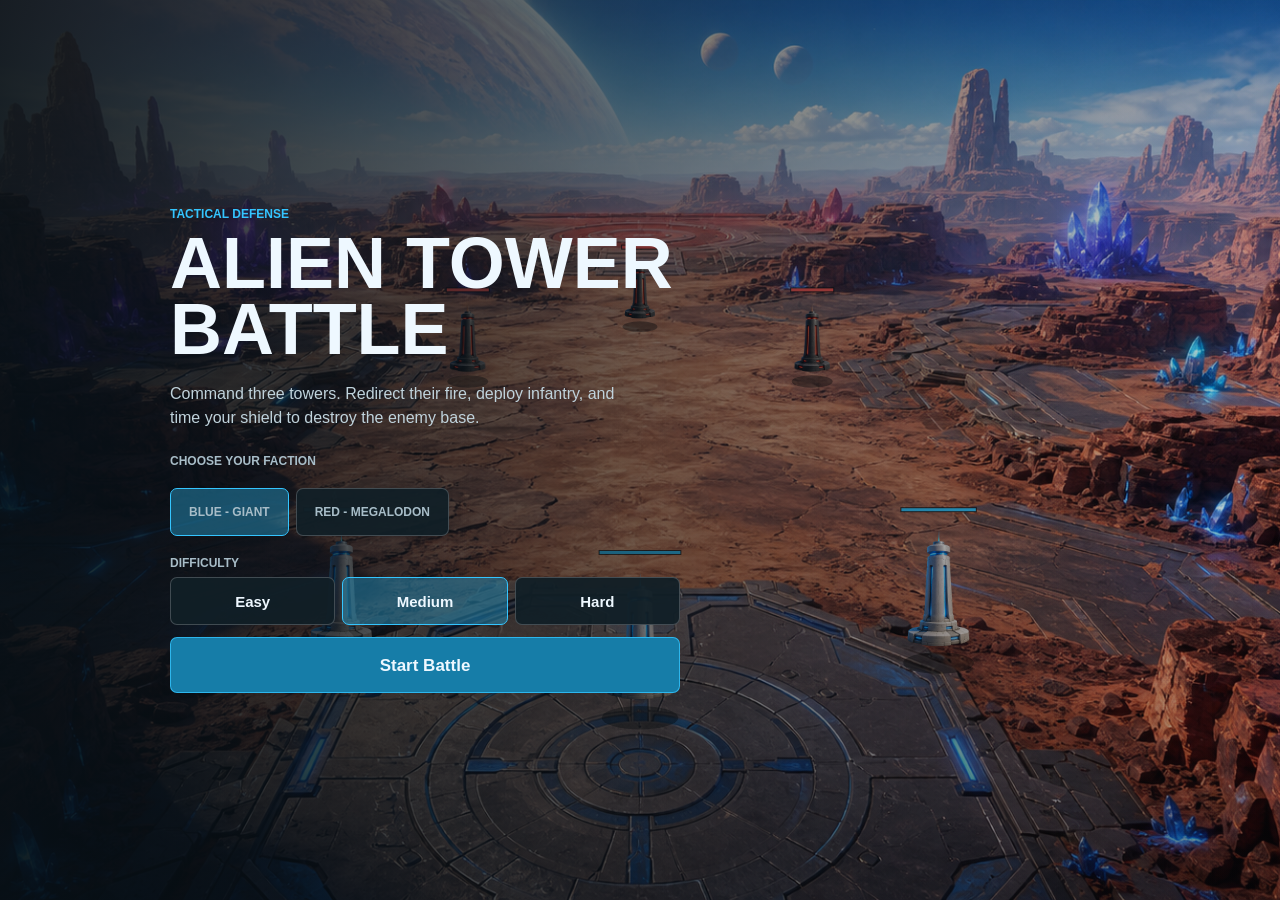
==== index.html @ ac4b26ce "Slow battle pacing and special attacks" ====
﻿<!doctype html>
<html lang="en">
<head>
  <meta charset="utf-8">
  <meta name="viewport" content="width=device-width, initial-scale=1, viewport-fit=cover, user-scalable=no">
  <meta name="theme-color" content="#101820">
  <title>Alien Tower Battle</title>
  <link rel="preload" as="image" href="assets/alien-battlefield.png">
  <link rel="preload" as="image" href="assets/blue-tower.png">
  <link rel="preload" as="image" href="assets/red-tower.png">
  <link rel="preload" as="image" href="assets/blue-giant.png">
  <link rel="preload" as="image" href="assets/red-megalodon.png">
  <link rel="stylesheet" href="style.css?v=20260718">
</head>
<body>
  <main id="game-shell">
    <canvas id="game-canvas" aria-label="Alien battlefield"></canvas>
    <header id="battle-hud" class="hidden" aria-label="Battle status">
      <div class="faction-score blue-score"><span>BLUE</span><strong id="blue-towers">3</strong></div>
      <div class="match-center"><strong id="match-time">0:00</strong><span id="match-status">BATTLE</span></div>
      <div class="faction-score red-score"><strong id="red-towers">3</strong><span>RED</span></div>
      <button id="pause-button" class="icon-button" type="button" aria-label="Pause game">II</button>
    </header>
    <section id="command-bar" class="hidden" aria-label="Battle controls">
      <div id="selection-readout">
        <strong id="selection-title">No unit selected</strong>
        <span id="status">Tap a blue tower, or tap an enemy to issue an attack order.</span>
      </div>
      <div class="battle-actions">
        <button id="deploy-button" type="button" disabled>Deploy Soldier</button>
        <button id="special-button" type="button" disabled>Giant Locked</button>
        <button id="shield-button" class="shield-ready" type="button">Shield <span id="shield-count">3</span></button>
      </div>
    </section>
    <section id="main-menu" class="screen-overlay" aria-labelledby="game-title">
      <div class="menu-content">
        <p class="eyebrow">TACTICAL DEFENSE</p>
        <h1 id="game-title">ALIEN TOWER<br>BATTLE</h1>
        <p class="menu-copy">Command three towers. Redirect their fire, deploy infantry, and time your shield to destroy the enemy base.</p>
        <p class="picker-label">Choose your faction</p>
        <div class="team-picker" role="group" aria-label="Player faction">
          <button class="team-choice blue-team selected" data-team="blue" type="button">Blue - Giant</button>
          <button class="team-choice red-team" data-team="red" type="button">Red - Megalodon</button>
        </div>
        <p class="picker-label">Difficulty</p>
        <div class="difficulty-picker" role="group" aria-label="Difficulty">
          <button class="difficulty" data-difficulty="easy" type="button">Easy</button>
          <button class="difficulty selected" data-difficulty="medium" type="button">Medium</button>
          <button class="difficulty" data-difficulty="hard" type="button">Hard</button>
        </div>
        <button id="start-button" class="primary-action" type="button">Start Battle</button>
      </div>
    </section>
    <section id="pause-menu" class="screen-overlay hidden" aria-labelledby="pause-title">
      <div class="dialog-panel">
        <p class="eyebrow">BATTLE SUSPENDED</p>
        <h2 id="pause-title">Paused</h2>
        <button id="resume-button" class="primary-action" type="button">Resume</button>
        <button class="menu-button" type="button">Main Menu</button>
      </div>
    </section>
    <section id="result-menu" class="screen-overlay hidden" aria-labelledby="result-title">
      <div class="dialog-panel">
        <p id="result-kicker" class="eyebrow">BATTLE COMPLETE</p>
        <h2 id="result-title">Victory</h2>
        <p id="result-detail">Enemy tower network destroyed.</p>
        <button id="restart-button" class="primary-action" type="button">Battle Again</button>
        <button class="menu-button" type="button">Main Menu</button>
      </div>
    </section>
    <aside id="debug-panel" class="hidden" aria-label="Battle telemetry">
      <span id="debug-units">Units 6</span>
      <span id="debug-projectiles">Shots 0</span>
      <span id="debug-damage">Damage 0</span>
    </aside>
  </main>
  <script src="game.js?v=20260718b"></script>
</body>
</html>
---- style.css ----
﻿:root { color-scheme: dark; --ink:#eef8ff; --muted:#a8bdc8; --panel:rgba(10,19,25,.88); --panel-soft:rgba(10,19,25,.72); --blue:#34c5ff; --red:#ff574f; --gold:#ffd56a; }
* { box-sizing:border-box; }
html,body { width:100%; height:100%; margin:0; overflow:hidden; background:#101820; color:var(--ink); font-family:"Segoe UI",Arial,sans-serif; touch-action:none; -webkit-user-select:none; user-select:none; }
button { appearance:none; min-height:48px; border:1px solid rgba(255,255,255,.2); border-radius:7px; padding:0 18px; background:rgba(18,31,39,.94); color:var(--ink); font:700 15px/1 "Segoe UI",Arial,sans-serif; letter-spacing:0; cursor:pointer; touch-action:manipulation; -webkit-tap-highlight-color:transparent; }
button:active:not(:disabled) { transform:translateY(1px); }
button:disabled { opacity:.38; cursor:default; }
.hidden { display:none!important; }
#game-shell { position:relative; width:100vw; height:100dvh; min-height:420px; overflow:hidden; background:#7fc9f2; }
#game-canvas { display:block; width:100%; height:100%; touch-action:none; }
#battle-hud { position:absolute; top:max(10px,env(safe-area-inset-top)); left:max(12px,env(safe-area-inset-left)); right:max(12px,env(safe-area-inset-right)); display:grid; grid-template-columns:minmax(90px,1fr) auto minmax(90px,1fr) 48px; align-items:center; gap:8px; pointer-events:none; }
.faction-score,.match-center,.icon-button { height:48px; background:var(--panel-soft); border:1px solid rgba(255,255,255,.16); backdrop-filter:blur(7px); }
.faction-score { display:flex; align-items:center; gap:12px; max-width:230px; padding:0 15px; border-radius:7px; font-size:12px; font-weight:800; }
.faction-score strong { font-size:24px; }
.blue-score { border-left:4px solid var(--blue); }
.red-score { justify-self:end; justify-content:flex-end; border-right:4px solid var(--red); }
.match-center { min-width:94px; padding:5px 15px; border-radius:7px; text-align:center; }
.match-center strong,.match-center span { display:block; }
.match-center strong { font-size:18px; }
.match-center span { color:var(--muted); font-size:10px; font-weight:800; }
.icon-button { min-width:48px; padding:0; pointer-events:auto; }
#command-bar { position:absolute; left:max(12px,env(safe-area-inset-left)); right:max(12px,env(safe-area-inset-right)); bottom:max(12px,env(safe-area-inset-bottom)); display:flex; align-items:center; justify-content:space-between; gap:14px; pointer-events:none; }
#selection-readout { min-width:0; max-width:650px; padding:10px 14px; border-left:4px solid var(--gold); border-radius:0 7px 7px 0; background:var(--panel-soft); backdrop-filter:blur(7px); }
#selection-readout strong,#selection-readout span { display:block; }
#selection-readout strong { margin-bottom:3px; }
#selection-readout span { color:var(--muted); font-size:13px; white-space:nowrap; overflow:hidden; text-overflow:ellipsis; }
.battle-actions { display:flex; flex:none; gap:9px; pointer-events:auto; }
#deploy-button.armed { border-color:var(--gold); color:var(--gold); }
#shield-button { min-width:116px; }
#shield-button.shield-ready { border-color:rgba(52,197,255,.8); box-shadow:0 0 18px rgba(52,197,255,.25); }
#shield-button.shield-active { background:rgba(31,130,174,.88); }
.screen-overlay { position:absolute; inset:0; display:grid; place-items:center; padding:24px; background:linear-gradient(90deg,rgba(7,16,22,.92),rgba(7,16,22,.48) 58%,rgba(7,16,22,.16)); }
.menu-content { width:min(510px,100%); margin-right:min(38vw,430px); }
.eyebrow { margin:0 0 9px; color:var(--blue); font-size:12px; font-weight:800; letter-spacing:0; }
h1 { margin:0; font-size:clamp(46px,8vh,82px); line-height:.92; letter-spacing:0; }
h2 { margin:0 0 12px; font-size:44px; letter-spacing:0; }
.menu-copy { max-width:470px; margin:20px 0 24px; color:#c0d3dc; font-size:16px; line-height:1.5; }
.team-picker,.difficulty-picker { display:flex; gap:7px; margin-bottom:12px; }
.team-choice,.picker-label { margin:13px 0 7px; color:var(--muted); font-size:12px; font-weight:800; text-transform:uppercase; }
.team-choice.selected.blue-team { border-color:var(--blue); background:rgba(35,132,171,.55); }
.team-choice.selected.red-team { border-color:var(--red); background:rgba(164,50,46,.55); }
.difficulty { flex:1; }
.difficulty.selected { border-color:var(--blue); background:rgba(35,132,171,.55); }
.primary-action { width:100%; min-height:56px; border-color:rgba(52,197,255,.8); background:#167da8; font-size:17px; }
.dialog-panel { width:min(390px,100%); padding:28px; border-radius:8px; background:var(--panel); border:1px solid rgba(255,255,255,.2); text-align:center; }
.dialog-panel p:not(.eyebrow) { margin:0 0 22px; color:var(--muted); }
.dialog-panel .primary-action { margin-top:8px; }
.menu-button { width:100%; margin-top:9px; }
#debug-panel { position:absolute; top:70px; right:max(12px,env(safe-area-inset-right)); display:flex; gap:12px; padding:6px 10px; border-radius:5px; background:rgba(5,10,14,.65); color:var(--muted); font:12px/1.2 Consolas,monospace; }
@media (max-width:760px),(max-height:520px) {
  #battle-hud { grid-template-columns:1fr auto 1fr 44px; }
  .faction-score,.match-center,.icon-button { height:44px; }
  .faction-score { padding:0 10px; }
  .faction-score span { display:none; }
  .match-center { min-width:76px; padding:4px 9px; }
  #command-bar { align-items:flex-end; }
  #selection-readout { flex:1; padding:8px 10px; }
  #selection-readout span { max-width:42vw; }
  .battle-actions button { min-height:48px; padding:0 11px; }
  #shield-button { min-width:96px; }
  .menu-content { margin-right:26vw; }
  h1 { font-size:48px; }
  .menu-copy { margin:13px 0 16px; font-size:14px; }
}
@media (orientation:portrait) and (max-width:760px) {
  #command-bar { flex-direction:column; align-items:stretch; }
  #selection-readout { max-width:none; }
  #selection-readout span { max-width:none; }
  .battle-actions button { flex:1; }
  .menu-content { margin:14vh 0 0; }
  .screen-overlay { align-items:end; background:linear-gradient(rgba(7,16,22,.15),rgba(7,16,22,.94) 58%); }
}

#special-button { min-width:132px; }
#special-button.special-ready { border-color:var(--gold); color:var(--gold); box-shadow:0 0 18px rgba(255,213,106,.28); }
#special-button.special-active { border-color:var(--red); background:rgba(116,34,42,.8); }
@media (max-width:760px),(max-height:520px){#special-button{min-width:104px}.battle-actions{gap:6px}.battle-actions button{font-size:13px}}

@media (max-width:520px){.battle-actions{width:100%}.battle-actions button{min-width:0!important;padding:0 6px;font-size:12px}}
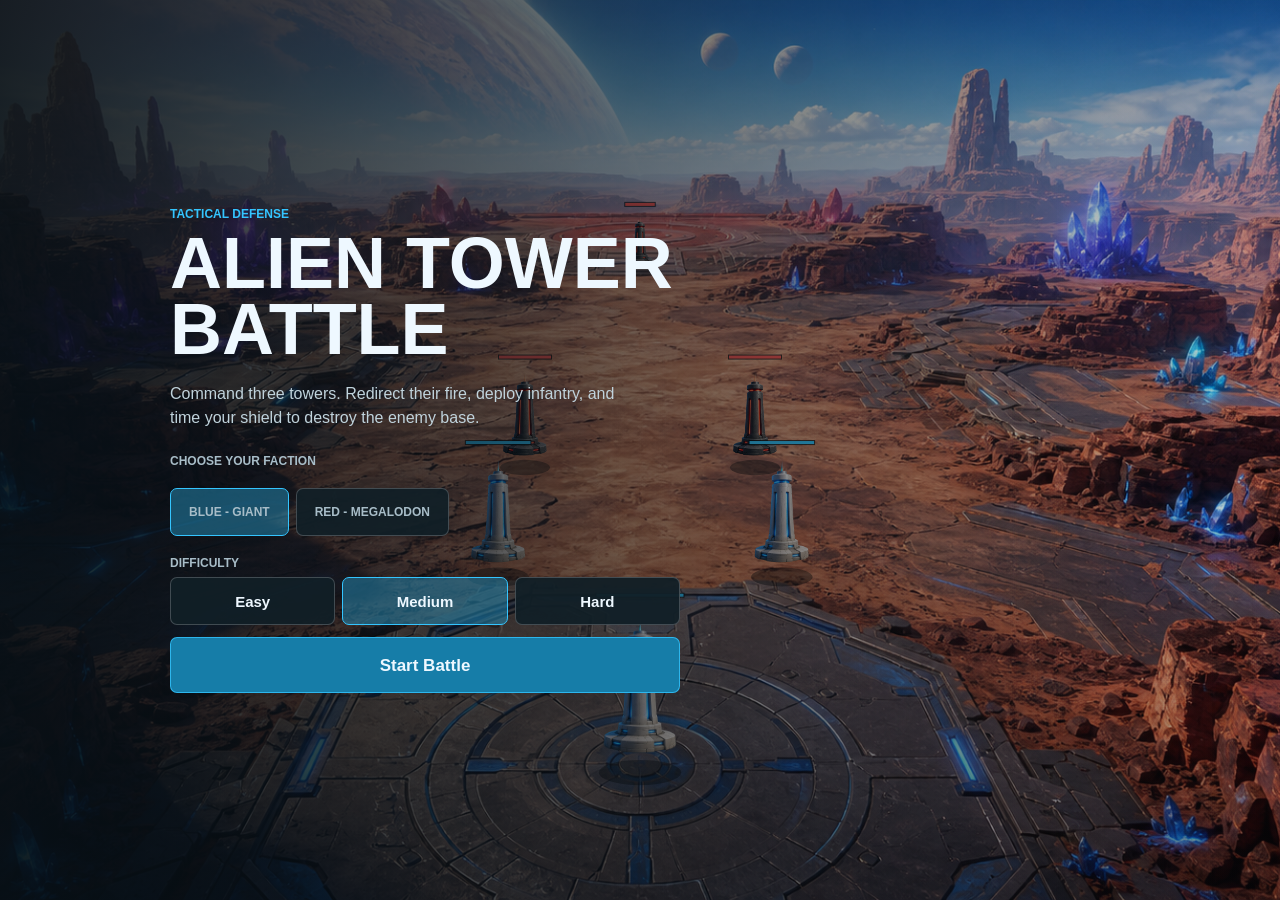
==== commit 07019518: "Improve tower formations and rearm timing" ====
--- a/index.html
+++ b/index.html
@@ -74,6 +74,6 @@
       <span id="debug-damage">Damage 0</span>
     </aside>
   </main>
-  <script src="game.js?v=20260718b"></script>
+  <script src="game.js?v=20260718e"></script>
 </body>
 </html>
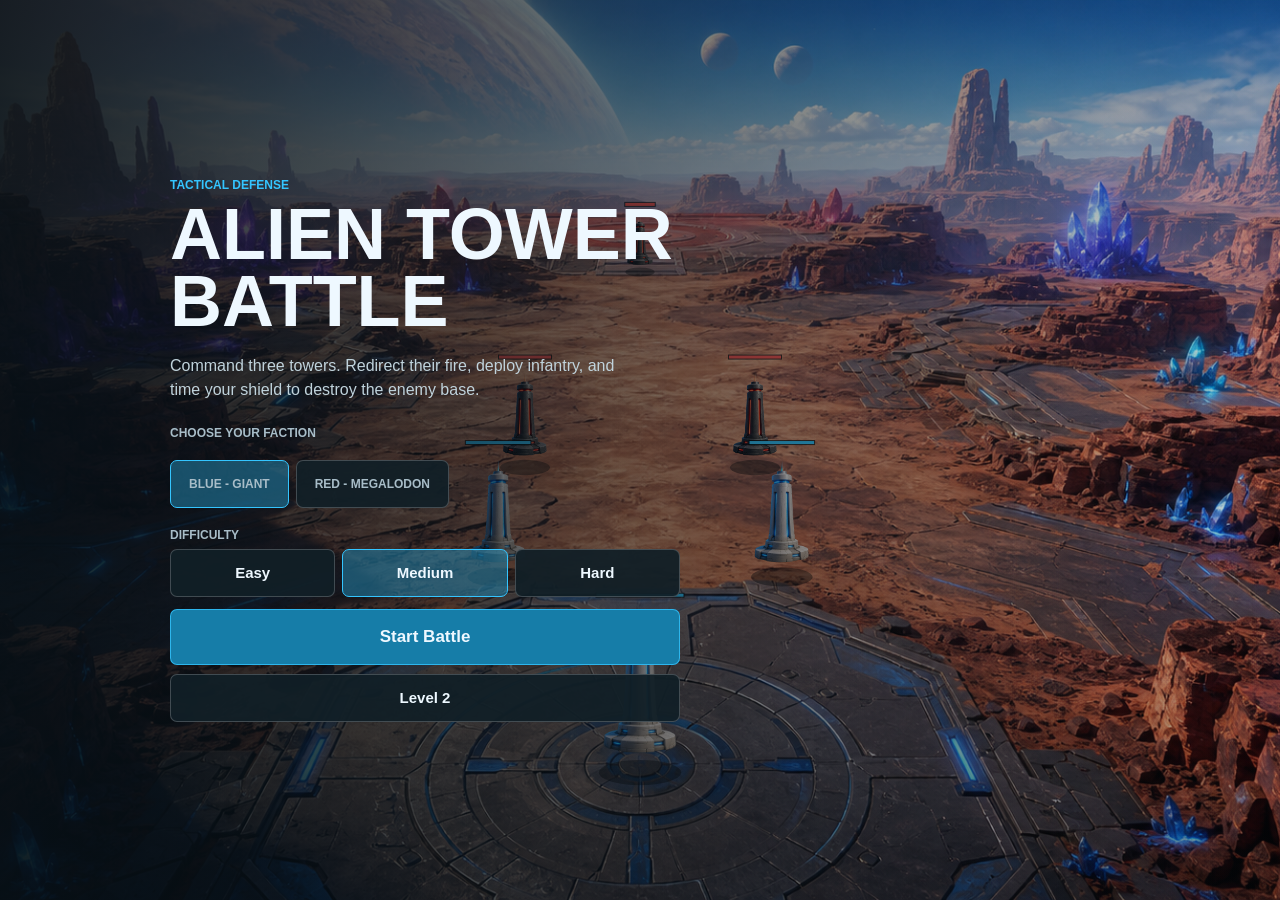
==== commit 16483fd4: "Add world 2 stage and gameplay updates" ====
--- a/index.html
+++ b/index.html
@@ -10,6 +10,10 @@
   <link rel="preload" as="image" href="assets/red-tower.png">
   <link rel="preload" as="image" href="assets/blue-giant.png">
   <link rel="preload" as="image" href="assets/red-megalodon.png">
+  <link rel="preload" as="image" href="assets/world2-rift-background.png">
+  <link rel="preload" as="image" href="assets/world2-shield-blue.png">
+  <link rel="preload" as="image" href="assets/world2-shield-red.png">
+  <link rel="preload" as="image" href="assets/world2-shield-destroyed.png">
   <link rel="stylesheet" href="style.css?v=20260718">
 </head>
 <body>
@@ -49,6 +53,7 @@
           <button class="difficulty" data-difficulty="hard" type="button">Hard</button>
         </div>
         <button id="start-button" class="primary-action" type="button">Start Battle</button>
+        <button id="level-2-button" class="test-level-action" type="button">Level 2</button>
       </div>
     </section>
     <section id="pause-menu" class="screen-overlay hidden" aria-labelledby="pause-title">
@@ -74,6 +79,6 @@
       <span id="debug-damage">Damage 0</span>
     </aside>
   </main>
-  <script src="game.js?v=20260718e"></script>
+  <script src="game.js?v=20260718j"></script>
 </body>
 </html>
--- a/style.css
+++ b/style.css
@@ -41,6 +41,7 @@
 .difficulty { flex:1; }
 .difficulty.selected { border-color:var(--blue); background:rgba(35,132,171,.55); }
 .primary-action { width:100%; min-height:56px; border-color:rgba(52,197,255,.8); background:#167da8; font-size:17px; }
+.test-level-action { width:100%; margin-top:9px; }
 .dialog-panel { width:min(390px,100%); padding:28px; border-radius:8px; background:var(--panel); border:1px solid rgba(255,255,255,.2); text-align:center; }
 .dialog-panel p:not(.eyebrow) { margin:0 0 22px; color:var(--muted); }
 .dialog-panel .primary-action { margin-top:8px; }
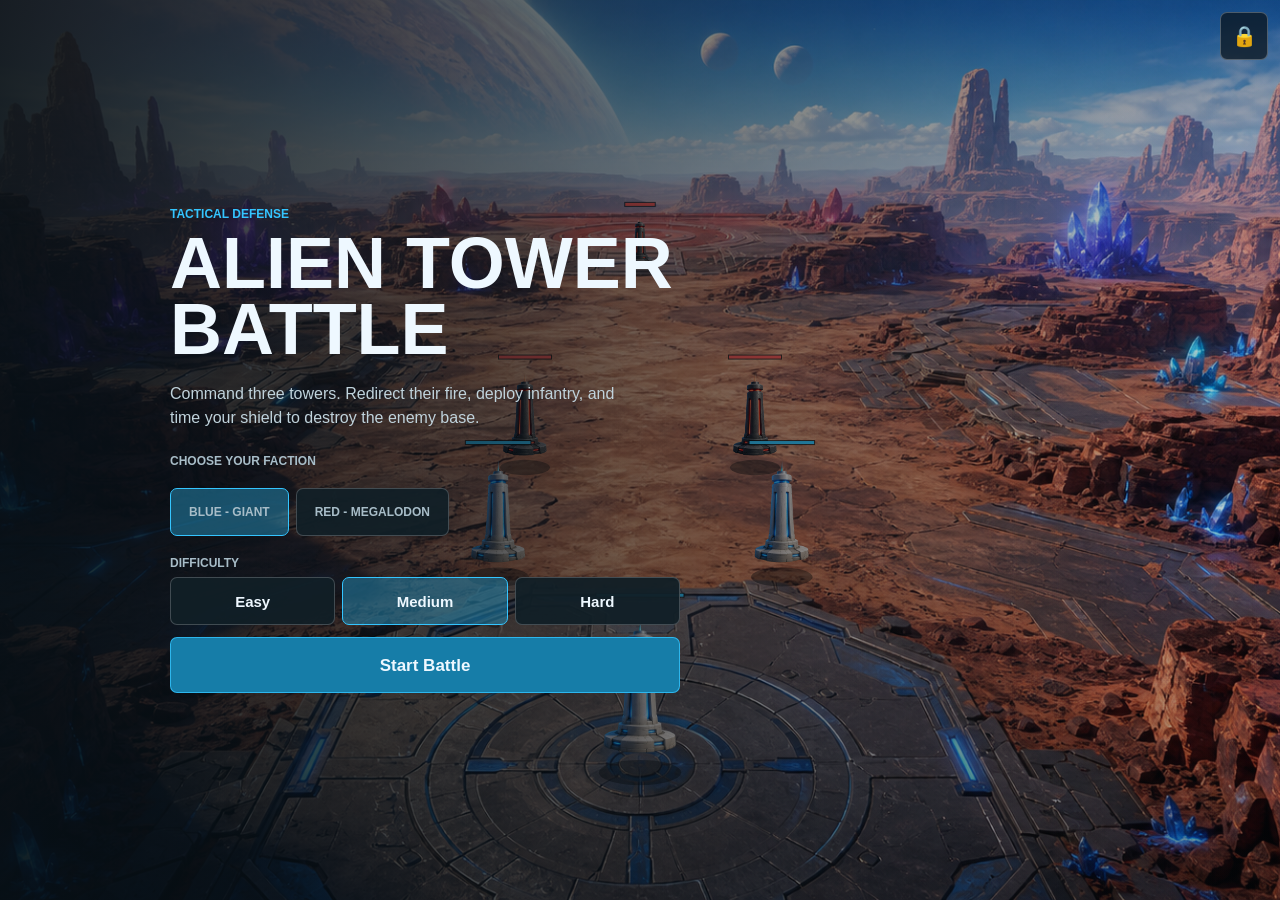
==== commit 7e0b1542: "Add new worlds, placement editors, PWA support, and stage briefings" ====
--- a/index.html
+++ b/index.html
@@ -2,8 +2,14 @@
 <html lang="en">
 <head>
   <meta charset="utf-8">
-  <meta name="viewport" content="width=device-width, initial-scale=1, viewport-fit=cover, user-scalable=no">
+  <meta name="viewport" content="width=device-width, initial-scale=1, maximum-scale=1, viewport-fit=cover, user-scalable=no">
   <meta name="theme-color" content="#101820">
+  <meta name="mobile-web-app-capable" content="yes">
+  <meta name="apple-mobile-web-app-capable" content="yes">
+  <meta name="apple-mobile-web-app-status-bar-style" content="black-translucent">
+  <meta name="apple-mobile-web-app-title" content="Tower Battle">
+  <link rel="manifest" href="manifest.webmanifest">
+  <link rel="apple-touch-icon" href="assets/icons/apple-touch-icon.png">
   <title>Alien Tower Battle</title>
   <link rel="preload" as="image" href="assets/alien-battlefield.png">
   <link rel="preload" as="image" href="assets/blue-tower.png">
@@ -14,7 +20,8 @@
   <link rel="preload" as="image" href="assets/world2-shield-blue.png">
   <link rel="preload" as="image" href="assets/world2-shield-red.png">
   <link rel="preload" as="image" href="assets/world2-shield-destroyed.png">
-  <link rel="stylesheet" href="style.css?v=20260718">
+  <link rel="preload" as="image" href="assets/world3-storm-reactor-background.png">
+  <link rel="stylesheet" href="style.css?v=20260720b">
 </head>
 <body>
   <main id="game-shell">
@@ -37,6 +44,7 @@
       </div>
     </section>
     <section id="main-menu" class="screen-overlay" aria-labelledby="game-title">
+      <button id="test-lock-button" class="icon-button test-lock-button" type="button" aria-label="Unlock testing controls" aria-pressed="false" title="Unlock testing controls"><span id="test-lock-icon" aria-hidden="true">&#128274;</span></button>
       <div class="menu-content">
         <p class="eyebrow">TACTICAL DEFENSE</p>
         <h1 id="game-title">ALIEN TOWER<br>BATTLE</h1>
@@ -53,7 +61,21 @@
           <button class="difficulty" data-difficulty="hard" type="button">Hard</button>
         </div>
         <button id="start-button" class="primary-action" type="button">Start Battle</button>
-        <button id="level-2-button" class="test-level-action" type="button">Level 2</button>
+        <div id="test-level-actions" class="test-level-actions hidden">
+          <button id="level-2-button" class="test-level-action" type="button">Level 2</button>
+          <button id="level-3-button" class="test-level-action" type="button">Level 3</button>
+          <button id="layout-2-button" class="test-level-action layout-level-action" type="button">Place Level 2</button>
+          <button id="layout-3-button" class="test-level-action layout-level-action" type="button">Place Level 3</button>
+        </div>
+      </div>
+    </section>
+    <section id="stage-briefing" class="screen-overlay hidden" aria-labelledby="stage-briefing-title">
+      <div class="stage-briefing-panel">
+        <p id="stage-briefing-kicker" class="eyebrow">WORLD 2</p>
+        <h2 id="stage-briefing-title">The Rift</h2>
+        <div id="stage-feature-list" class="stage-feature-list"></div>
+        <button id="stage-start-button" class="primary-action" type="button">Start Battle</button>
+        <button id="stage-menu-button" class="menu-button" type="button">Main Menu</button>
       </div>
     </section>
     <section id="pause-menu" class="screen-overlay hidden" aria-labelledby="pause-title">
@@ -73,12 +95,25 @@
         <button class="menu-button" type="button">Main Menu</button>
       </div>
     </section>
+    <section id="layout-toolbar" class="hidden" aria-label="Battlefield placement controls">
+      <div class="layout-heading">
+        <strong id="layout-title">LEVEL 3 PLACEMENT</strong>
+        <span id="layout-message">Drag every tower and the reactor into position.</span>
+      </div>
+      <div class="layout-actions">
+        <button id="layout-reset-button" type="button">Reset</button>
+        <button id="layout-copy-button" type="button">Copy Layout</button>
+        <button id="layout-test-button" class="layout-primary" type="button">Test Battle</button>
+        <button id="layout-menu-button" type="button">Menu</button>
+      </div>
+    </section>
     <aside id="debug-panel" class="hidden" aria-label="Battle telemetry">
       <span id="debug-units">Units 6</span>
       <span id="debug-projectiles">Shots 0</span>
       <span id="debug-damage">Damage 0</span>
     </aside>
   </main>
-  <script src="game.js?v=20260718j"></script>
+  <script src="game.js?v=20260720k"></script>
+  <script src="web-app.js?v=20260719"></script>
 </body>
 </html>
--- a/style.css
+++ b/style.css
@@ -1,6 +1,6 @@
 ﻿:root { color-scheme: dark; --ink:#eef8ff; --muted:#a8bdc8; --panel:rgba(10,19,25,.88); --panel-soft:rgba(10,19,25,.72); --blue:#34c5ff; --red:#ff574f; --gold:#ffd56a; }
 * { box-sizing:border-box; }
-html,body { width:100%; height:100%; margin:0; overflow:hidden; background:#101820; color:var(--ink); font-family:"Segoe UI",Arial,sans-serif; touch-action:none; -webkit-user-select:none; user-select:none; }
+html,body { width:100%; height:100%; margin:0; overflow:hidden; overscroll-behavior:none; -webkit-text-size-adjust:100%; background:#101820; color:var(--ink); font-family:"Segoe UI",Arial,sans-serif; touch-action:none; -webkit-user-select:none; user-select:none; }
 button { appearance:none; min-height:48px; border:1px solid rgba(255,255,255,.2); border-radius:7px; padding:0 18px; background:rgba(18,31,39,.94); color:var(--ink); font:700 15px/1 "Segoe UI",Arial,sans-serif; letter-spacing:0; cursor:pointer; touch-action:manipulation; -webkit-tap-highlight-color:transparent; }
 button:active:not(:disabled) { transform:translateY(1px); }
 button:disabled { opacity:.38; cursor:default; }
@@ -41,7 +41,28 @@
 .difficulty { flex:1; }
 .difficulty.selected { border-color:var(--blue); background:rgba(35,132,171,.55); }
 .primary-action { width:100%; min-height:56px; border-color:rgba(52,197,255,.8); background:#167da8; font-size:17px; }
-.test-level-action { width:100%; margin-top:9px; }
+.test-level-actions { display:grid; grid-template-columns:1fr 1fr; gap:9px; margin-top:9px; }
+.test-level-action { width:100%; }
+.layout-level-action { border-color:rgba(255,213,106,.55); color:var(--gold); }
+.test-lock-button { position:absolute; z-index:3; top:max(12px,env(safe-area-inset-top)); right:max(12px,env(safe-area-inset-right)); width:48px; min-width:48px; border-color:rgba(255,255,255,.26); font-size:20px; }
+.stage-briefing-panel { width:min(620px,100%); padding:30px; border:1px solid rgba(255,255,255,.2); border-radius:8px; background:var(--panel); }
+.stage-briefing-panel h2 { margin-bottom:20px; }
+.stage-feature-list { display:grid; gap:0; margin-bottom:24px; border-top:1px solid rgba(255,255,255,.14); }
+.stage-feature { display:grid; grid-template-columns:8px 1fr; gap:13px; padding:14px 0; border-bottom:1px solid rgba(255,255,255,.14); }
+.stage-feature-mark { width:8px; min-height:42px; background:var(--blue); }
+.stage-feature:nth-child(2) .stage-feature-mark { background:var(--gold); }
+.stage-feature:nth-child(3) .stage-feature-mark { background:var(--red); }
+.stage-feature strong,.stage-feature span { display:block; }
+.stage-feature strong { margin-bottom:4px; font-size:15px; }
+.stage-feature span { color:var(--muted); font-size:14px; line-height:1.4; }
+#layout-toolbar { position:absolute; z-index:4; left:max(12px,env(safe-area-inset-left)); right:max(12px,env(safe-area-inset-right)); bottom:max(12px,env(safe-area-inset-bottom)); display:flex; align-items:center; justify-content:space-between; gap:16px; min-height:64px; padding:8px 10px 8px 14px; border:1px solid rgba(255,213,106,.5); border-radius:7px; background:rgba(7,15,21,.91); backdrop-filter:blur(8px); }
+.layout-heading { min-width:0; }
+.layout-heading strong,.layout-heading span { display:block; }
+.layout-heading strong { color:var(--gold); font-size:13px; }
+.layout-heading span { margin-top:4px; color:var(--muted); font-size:12px; white-space:nowrap; overflow:hidden; text-overflow:ellipsis; }
+.layout-actions { display:flex; flex:none; gap:7px; }
+.layout-actions button { min-height:46px; }
+.layout-actions .layout-primary { border-color:var(--blue); background:#167da8; }
 .dialog-panel { width:min(390px,100%); padding:28px; border-radius:8px; background:var(--panel); border:1px solid rgba(255,255,255,.2); text-align:center; }
 .dialog-panel p:not(.eyebrow) { margin:0 0 22px; color:var(--muted); }
 .dialog-panel .primary-action { margin-top:8px; }
@@ -61,6 +82,11 @@
   .menu-content { margin-right:26vw; }
   h1 { font-size:48px; }
   .menu-copy { margin:13px 0 16px; font-size:14px; }
+  #layout-toolbar { gap:8px; }
+  .layout-heading span { display:none; }
+  .layout-actions button { padding:0 10px; font-size:13px; }
+  .stage-briefing-panel { padding:22px; }
+  .stage-feature { padding:10px 0; }
 }
 @media (orientation:portrait) and (max-width:760px) {
   #command-bar { flex-direction:column; align-items:stretch; }
